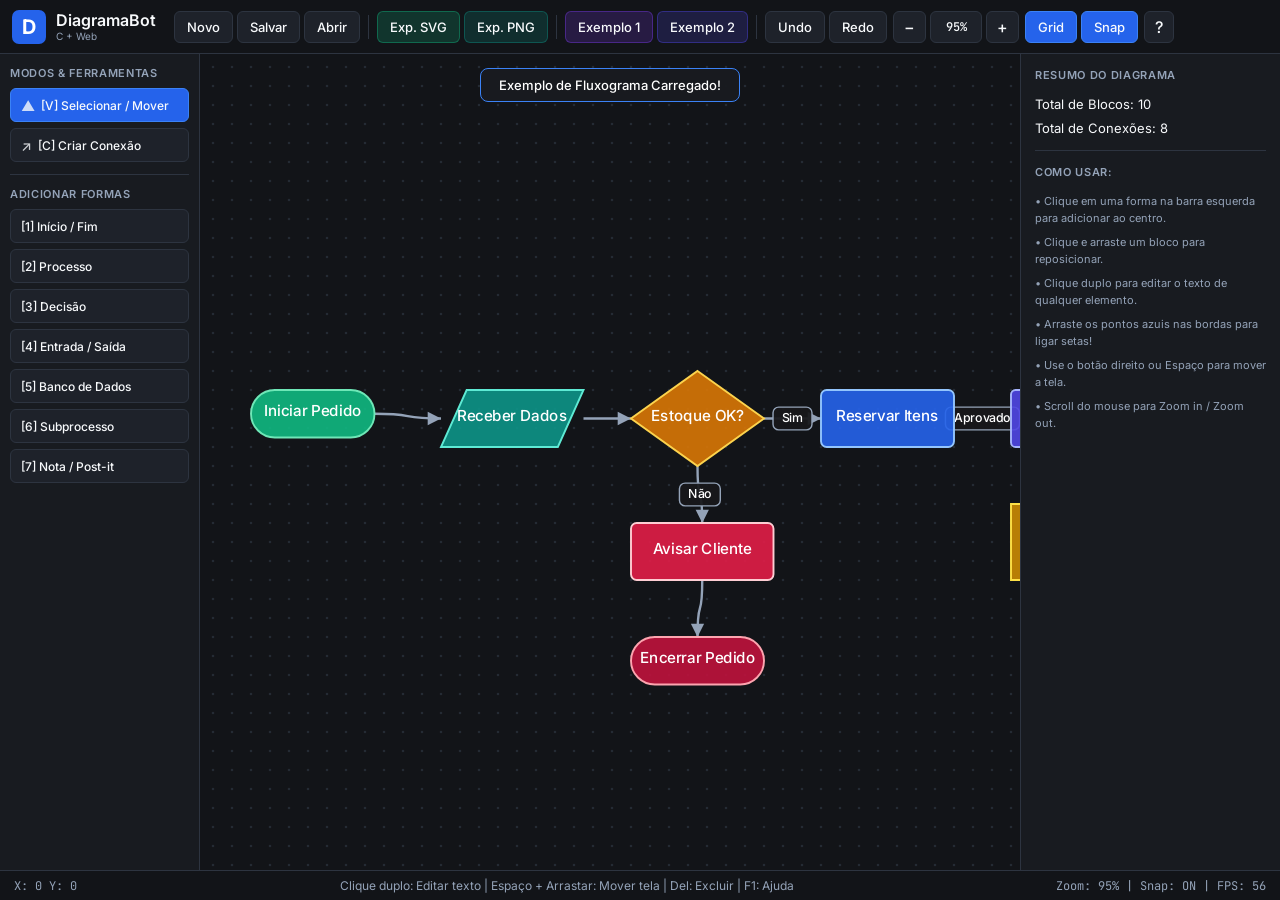
==== docs/index.html @ 6ae80477 "feat: add docs folder for direct branch deployment" ====
<!DOCTYPE html>
<html lang="pt-BR">
<head>
  <meta charset="UTF-8" />
  <meta name="viewport" content="width=device-width, initial-scale=1.0" />
  <title>DiagramaBot — Editor de Fluxogramas em C + Web</title>
  <meta name="description" content="Editor de diagramas e fluxogramas profissional no navegador. Crie, conecte e exporte fluxogramas com canvas infinito, zoom e exportação SVG/PNG." />
  <link rel="preconnect" href="https://fonts.googleapis.com" />
  <link rel="preconnect" href="https://fonts.gstatic.com" crossorigin />
  <link href="https://fonts.googleapis.com/css2?family=Inter:wght@400;500;600;700&family=JetBrains+Mono:wght@400;500&display=swap" rel="stylesheet" />
  <link rel="stylesheet" href="style.css" />
</head>
<body>
  <!-- Top Bar -->
  <header id="topbar">
    <div id="logo">
      <div id="logo-icon">D</div>
      <div id="logo-text">
        <span id="logo-name">DiagramaBot</span>
        <span id="logo-sub">C + Web</span>
      </div>
    </div>

    <div id="topbar-actions">
      <div class="btn-group">
        <button class="btn" id="btn-new" title="Novo diagrama">Novo</button>
        <button class="btn" id="btn-save" title="Salvar (Ctrl+S)">Salvar</button>
        <button class="btn" id="btn-load" title="Abrir arquivo">Abrir</button>
        <input type="file" id="file-input" accept=".diag,.json" style="display:none" />
      </div>

      <div class="separator"></div>

      <div class="btn-group">
        <button class="btn btn-emerald" id="btn-export-svg" title="Exportar SVG">Exp. SVG</button>
        <button class="btn btn-teal" id="btn-export-png" title="Exportar PNG">Exp. PNG</button>
      </div>

      <div class="separator"></div>

      <div class="btn-group">
        <button class="btn btn-purple" id="btn-example1" title="Carregar Exemplo 1">Exemplo 1</button>
        <button class="btn btn-indigo" id="btn-example2" title="Carregar Exemplo 2">Exemplo 2</button>
      </div>

      <div class="separator"></div>

      <div class="btn-group">
        <button class="btn" id="btn-undo" title="Desfazer (Ctrl+Z)">Undo</button>
        <button class="btn" id="btn-redo" title="Refazer (Ctrl+Y)">Redo</button>
      </div>

      <div class="btn-group zoom-group">
        <button class="btn icon-btn" id="btn-zoom-out" title="Zoom Out">−</button>
        <button class="btn zoom-label" id="btn-zoom-reset" title="Resetar Zoom">100%</button>
        <button class="btn icon-btn" id="btn-zoom-in" title="Zoom In">+</button>
      </div>

      <div class="btn-group">
        <button class="btn toggle-btn" id="btn-grid" title="Grade">Grid</button>
        <button class="btn toggle-btn" id="btn-snap" title="Snap to Grid">Snap</button>
      </div>

      <button class="btn icon-btn" id="btn-help" title="Ajuda (F1)">?</button>
    </div>
  </header>

  <!-- Main Layout -->
  <div id="layout">
    <!-- Left Sidebar -->
    <aside id="sidebar-left">
      <div class="sidebar-section">
        <div class="sidebar-label">MODOS &amp; FERRAMENTAS</div>
        <button class="tool-btn active" id="tool-select" data-tool="select">
          <span class="tool-icon">▲</span> [V] Selecionar / Mover
        </button>
        <button class="tool-btn" id="tool-connect" data-tool="connect">
          <span class="tool-icon">↗</span> [C] Criar Conexão
        </button>
      </div>

      <div class="sidebar-divider"></div>

      <div class="sidebar-section">
        <div class="sidebar-label">ADICIONAR FORMAS</div>
        <button class="shape-btn" data-shape="terminator">[1] Início / Fim</button>
        <button class="shape-btn" data-shape="process">[2] Processo</button>
        <button class="shape-btn" data-shape="decision">[3] Decisão</button>
        <button class="shape-btn" data-shape="data">[4] Entrada / Saída</button>
        <button class="shape-btn" data-shape="database">[5] Banco de Dados</button>
        <button class="shape-btn" data-shape="subprocess">[6] Subprocesso</button>
        <button class="shape-btn" data-shape="note">[7] Nota / Post-it</button>
      </div>
    </aside>

    <!-- Canvas Container -->
    <main id="canvas-container">
      <canvas id="canvas"></canvas>

      <!-- Inline text editor -->
      <div id="text-editor" style="display:none">
        <input type="text" id="text-input" maxlength="255" autocomplete="off" spellcheck="false" />
      </div>

      <!-- Toast notification -->
      <div id="toast"></div>
    </main>

    <!-- Right Sidebar (Inspector) -->
    <aside id="sidebar-right">
      <div id="inspector-content">
        <!-- Populated by JS -->
      </div>
    </aside>
  </div>

  <!-- Status Bar -->
  <footer id="statusbar">
    <span id="status-coords">X: 0  Y: 0</span>
    <span id="status-tip">Clique duplo: Editar texto  |  Espaço + Arrastar: Mover tela  |  Del: Excluir  |  F1: Ajuda</span>
    <span id="status-right">Zoom: 100%  |  Snap: ON  |  FPS: 60</span>
  </footer>

  <!-- Help Modal -->
  <div id="help-overlay" style="display:none">
    <div id="help-modal">
      <div id="help-header">
        <h2>Atalhos do DiagramaBot</h2>
        <button id="help-close">✕</button>
      </div>
      <div id="help-divider"></div>
      <div id="help-shortcuts">
        <div class="shortcut-row"><span class="shortcut-key">Espaço + Arrastar / Botão Direito</span><span class="shortcut-desc">Mover a tela (Pan)</span></div>
        <div class="shortcut-row"><span class="shortcut-key">Scroll do Mouse</span><span class="shortcut-desc">Zoom in / Zoom out</span></div>
        <div class="shortcut-row"><span class="shortcut-key">Clique Duplo no Bloco / Conexão</span><span class="shortcut-desc">Editar texto inline</span></div>
        <div class="shortcut-row"><span class="shortcut-key">Del ou Backspace</span><span class="shortcut-desc">Excluir elemento selecionado</span></div>
        <div class="shortcut-row"><span class="shortcut-key">Ctrl + D</span><span class="shortcut-desc">Duplicar bloco selecionado</span></div>
        <div class="shortcut-row"><span class="shortcut-key">Ctrl + Z / Ctrl + Y</span><span class="shortcut-desc">Desfazer / Refazer alteração</span></div>
        <div class="shortcut-row"><span class="shortcut-key">Ctrl + S</span><span class="shortcut-desc">Salvar diagrama</span></div>
        <div class="shortcut-row"><span class="shortcut-key">Teclas 1 a 7</span><span class="shortcut-desc">Inserir formas rapidamente</span></div>
        <div class="shortcut-row"><span class="shortcut-key">Tecla V / C</span><span class="shortcut-desc">Modo Selecionar / Modo Conectar</span></div>
        <div class="shortcut-row"><span class="shortcut-key">Tecla G / S</span><span class="shortcut-desc">Alternar Grid / Alternar Snap</span></div>
        <div class="shortcut-row"><span class="shortcut-key">ESC</span><span class="shortcut-desc">Cancelar conexão ou fechar janela</span></div>
      </div>
      <button id="help-ok" class="btn btn-accent">Entendido</button>
    </div>
  </div>

  <script src="diagram.js"></script>
  <script src="renderer.js"></script>
  <script src="storage.js"></script>
  <script src="templates.js"></script>
  <script src="ui.js"></script>
  <script src="main.js"></script>
</body>
</html>
---- docs/style.css ----
/* ============================================================
   DiagramaBot Web — style.css
   Dark modern theme, pixel-perfect mirror of the C/Raylib app
   ============================================================ */

*, *::before, *::after { box-sizing: border-box; margin: 0; padding: 0; }

:root {
  --bg-navbar:    #12141800;
  --bg-navbar-s:  #121418;
  --bg-sidebar:   #181b20;
  --bg-panel:     #1e222a;
  --border:       #2d3440;
  --text-primary: #f8fafc;
  --text-muted:   #94a3b8;
  --accent:       #2563eb;
  --accent-hover: #3b82f6;
  --danger:       #e11d48;
  --emerald:      #10b981;
  --teal:         #0d9488;
  --purple:       #7c3aed;
  --indigo:       #4f46e5;
  --amber:        #d97706;
  --topbar-h:     54px;
  --sidebar-l:    200px;
  --sidebar-r:    260px;
  --statusbar-h:  30px;
}

html, body {
  width: 100%;
  height: 100%;
  overflow: hidden;
  font-family: 'Inter', sans-serif;
  background: #121418;
  color: var(--text-primary);
  font-size: 14px;
  user-select: none;
}

/* ── TOP BAR ── */
#topbar {
  position: fixed;
  top: 0; left: 0; right: 0;
  height: var(--topbar-h);
  background: var(--bg-navbar-s);
  border-bottom: 1.5px solid var(--border);
  display: flex;
  align-items: center;
  padding: 0 12px;
  gap: 8px;
  z-index: 100;
}

#logo {
  display: flex;
  align-items: center;
  gap: 10px;
  margin-right: 10px;
}

#logo-icon {
  width: 34px;
  height: 34px;
  background: var(--accent);
  border-radius: 7px;
  display: flex;
  align-items: center;
  justify-content: center;
  font-size: 20px;
  font-weight: 700;
  color: #fff;
  flex-shrink: 0;
}

#logo-text {
  display: flex;
  flex-direction: column;
  line-height: 1.2;
}
#logo-name { font-size: 16px; font-weight: 600; }
#logo-sub  { font-size: 10px; color: var(--text-muted); }

#topbar-actions {
  display: flex;
  align-items: center;
  gap: 6px;
  flex-wrap: nowrap;
  overflow-x: auto;
}

.btn-group { display: flex; align-items: center; gap: 4px; }

.btn {
  height: 32px;
  padding: 0 12px;
  border: 1.5px solid var(--border);
  border-radius: 6px;
  background: var(--bg-panel);
  color: var(--text-primary);
  cursor: pointer;
  font-family: 'Inter', sans-serif;
  font-size: 13px;
  font-weight: 500;
  transition: background 0.15s, border-color 0.15s, transform 0.08s;
  white-space: nowrap;
  display: flex;
  align-items: center;
  gap: 4px;
}
.btn:hover { background: #252b36; border-color: #3d4757; }
.btn:active { transform: scale(0.96); }

.btn.active, .btn.toggle-btn.active { background: var(--accent); border-color: var(--accent-hover); }

.icon-btn { padding: 0 10px; font-size: 16px; }
.zoom-label { min-width: 52px; justify-content: center; font-family: 'JetBrains Mono', monospace; font-size: 12px; }

.btn-emerald { background: rgba(16,185,129,.2); border-color: rgba(16,185,129,.4); }
.btn-emerald:hover { background: rgba(16,185,129,.35); }
.btn-teal    { background: rgba(13,148,136,.2); border-color: rgba(13,148,136,.4); }
.btn-teal:hover { background: rgba(13,148,136,.35); }
.btn-purple  { background: rgba(124,58,237,.2); border-color: rgba(124,58,237,.4); }
.btn-purple:hover { background: rgba(124,58,237,.35); }
.btn-indigo  { background: rgba(79,70,229,.2); border-color: rgba(79,70,229,.4); }
.btn-indigo:hover { background: rgba(79,70,229,.35); }
.btn-accent  { background: var(--accent); border-color: var(--accent-hover); color: #fff; }
.btn-accent:hover { background: var(--accent-hover); }

.separator {
  width: 1px;
  height: 24px;
  background: var(--border);
  margin: 0 2px;
  flex-shrink: 0;
}

/* ── MAIN LAYOUT ── */
#layout {
  position: fixed;
  top: var(--topbar-h);
  left: 0;
  right: 0;
  bottom: var(--statusbar-h);
  display: flex;
}

/* ── SIDEBARS ── */
aside {
  background: var(--bg-sidebar);
  flex-shrink: 0;
  overflow-y: auto;
  overflow-x: hidden;
  z-index: 50;
}

#sidebar-left {
  width: var(--sidebar-l);
  border-right: 1.5px solid var(--border);
  padding: 12px 10px;
}

#sidebar-right {
  width: var(--sidebar-r);
  border-left: 1.5px solid var(--border);
  padding: 14px 14px;
}

.sidebar-label {
  font-size: 11px;
  font-weight: 600;
  color: var(--text-muted);
  letter-spacing: 0.06em;
  margin-bottom: 8px;
}

.sidebar-section { margin-bottom: 4px; }

.sidebar-divider {
  height: 1px;
  background: var(--border);
  margin: 12px 0;
}

.tool-btn, .shape-btn {
  width: 100%;
  height: 34px;
  border: 1.5px solid var(--border);
  border-radius: 6px;
  background: var(--bg-panel);
  color: var(--text-primary);
  cursor: pointer;
  font-family: 'Inter', sans-serif;
  font-size: 12px;
  font-weight: 500;
  text-align: left;
  padding: 0 10px;
  margin-bottom: 6px;
  transition: background 0.15s, border-color 0.15s;
  display: flex;
  align-items: center;
  gap: 6px;
}

.tool-btn:hover, .shape-btn:hover { background: #252b36; border-color: #3d4757; }
.tool-btn.active { background: var(--accent); border-color: var(--accent-hover); }

.tool-icon { font-size: 14px; opacity: .8; }

/* ── CANVAS ── */
#canvas-container {
  flex: 1;
  position: relative;
  overflow: hidden;
  background: #121418;
}

#canvas {
  position: absolute;
  top: 0; left: 0;
  display: block;
  cursor: default;
}

/* ── INLINE TEXT EDITOR ── */
#text-editor {
  position: absolute;
  z-index: 200;
  pointer-events: none;
}

#text-editor.visible { pointer-events: auto; }

#text-input {
  width: 100%;
  height: 100%;
  background: rgba(24,27,32,.97);
  border: 2px solid var(--accent-hover);
  border-radius: 6px;
  color: #fff;
  font-family: 'Inter', sans-serif;
  font-size: 14px;
  text-align: center;
  outline: none;
  padding: 0 8px;
  box-shadow: 0 0 0 3px rgba(59,130,246,.25);
}

/* ── TOAST ── */
#toast {
  position: absolute;
  top: 14px;
  left: 50%;
  transform: translateX(-50%);
  background: rgba(24,27,32,.96);
  border: 1.5px solid var(--accent-hover);
  border-radius: 8px;
  color: #fff;
  font-size: 13px;
  font-weight: 500;
  padding: 8px 18px;
  pointer-events: none;
  opacity: 0;
  transition: opacity 0.2s;
  z-index: 300;
  white-space: nowrap;
}
#toast.visible { opacity: 1; }

/* ── STATUS BAR ── */
#statusbar {
  position: fixed;
  bottom: 0; left: 0; right: 0;
  height: var(--statusbar-h);
  background: var(--bg-navbar-s);
  border-top: 1px solid var(--border);
  display: flex;
  align-items: center;
  justify-content: space-between;
  padding: 0 14px;
  font-size: 12px;
  color: var(--text-muted);
  font-family: 'JetBrains Mono', monospace;
  z-index: 100;
}
#status-tip { text-align: center; font-family: 'Inter', sans-serif; }

/* ── INSPECTOR (right sidebar) ── */
.inspector-title {
  font-size: 11px;
  font-weight: 600;
  color: var(--text-muted);
  letter-spacing: .06em;
  margin-bottom: 14px;
}

.inspector-row { margin-bottom: 14px; }
.inspector-row label {
  display: block;
  font-size: 12px;
  color: var(--text-primary);
  margin-bottom: 6px;
  font-weight: 500;
}

.inspector-btn {
  width: 100%;
  height: 32px;
  border: 1.5px solid var(--border);
  border-radius: 6px;
  background: var(--bg-panel);
  color: var(--text-primary);
  cursor: pointer;
  font-family: 'Inter', sans-serif;
  font-size: 12px;
  text-align: left;
  padding: 0 10px;
  overflow: hidden;
  text-overflow: ellipsis;
  white-space: nowrap;
  transition: background 0.12s;
}
.inspector-btn:hover { background: #252b36; }

.inspector-danger {
  width: 100%;
  height: 32px;
  border: 1.5px solid rgba(225,29,72,.5);
  border-radius: 6px;
  background: rgba(225,29,72,.15);
  color: #fda4af;
  cursor: pointer;
  font-family: 'Inter', sans-serif;
  font-size: 12px;
  font-weight: 500;
  transition: background 0.12s;
}
.inspector-danger:hover { background: rgba(225,29,72,.3); }

.inspector-divider { height: 1px; background: var(--border); margin: 14px 0; }

/* Color palette */
.color-palette {
  display: grid;
  grid-template-columns: repeat(4, 1fr);
  gap: 6px;
}
.color-swatch {
  height: 26px;
  border-radius: 5px;
  border: 1.5px solid var(--border);
  cursor: pointer;
  transition: transform 0.1s, border-color 0.1s;
}
.color-swatch:hover { transform: scale(1.1); }
.color-swatch.selected { border-color: #fff; border-width: 2px; }

/* Size buttons */
.size-btns { display: flex; gap: 6px; }
.size-btn {
  flex: 1;
  height: 28px;
  border: 1.5px solid var(--border);
  border-radius: 6px;
  background: var(--bg-panel);
  color: var(--text-primary);
  cursor: pointer;
  font-size: 12px;
  transition: background 0.12s;
}
.size-btn:hover { background: #252b36; }

/* Chips */
.chips { display: flex; gap: 4px; }
.chip {
  flex: 1;
  height: 26px;
  border: 1.5px solid var(--border);
  border-radius: 5px;
  background: var(--bg-panel);
  color: var(--text-muted);
  cursor: pointer;
  font-size: 11px;
  font-weight: 500;
  transition: background 0.1s, color 0.1s;
}
.chip:hover { background: var(--accent); color: #fff; border-color: var(--accent-hover); }

/* Summary / Tips */
.summary-stat { font-size: 13px; margin-bottom: 8px; color: var(--text-primary); }
.tip { font-size: 11px; color: var(--text-muted); margin-bottom: 8px; line-height: 1.5; }

/* ── HELP MODAL ── */
#help-overlay {
  position: fixed;
  inset: 0;
  background: rgba(0,0,0,.7);
  z-index: 1000;
  display: flex;
  align-items: center;
  justify-content: center;
}

#help-modal {
  width: 540px;
  background: var(--bg-sidebar);
  border: 1.5px solid var(--accent);
  border-radius: 10px;
  padding: 24px;
  animation: modal-in .18s ease;
}

@keyframes modal-in {
  from { opacity: 0; transform: scale(.95) translateY(-10px); }
  to   { opacity: 1; transform: scale(1) translateY(0); }
}

#help-header {
  display: flex;
  align-items: center;
  justify-content: space-between;
  margin-bottom: 16px;
}
#help-header h2 { font-size: 18px; font-weight: 600; }
#help-close {
  width: 28px; height: 28px;
  border: 1.5px solid var(--border);
  border-radius: 6px;
  background: var(--bg-panel);
  color: var(--text-muted);
  cursor: pointer;
  font-size: 14px;
}
#help-close:hover { color: #fff; background: var(--danger); border-color: transparent; }

#help-divider { height: 1px; background: var(--border); margin-bottom: 16px; }

.shortcut-row {
  display: flex;
  gap: 12px;
  margin-bottom: 12px;
  align-items: baseline;
}
.shortcut-key {
  font-size: 13px;
  color: var(--accent-hover);
  font-family: 'JetBrains Mono', monospace;
  min-width: 270px;
  flex-shrink: 0;
}
.shortcut-desc { font-size: 13px; color: var(--text-muted); }

#help-ok {
  display: block;
  margin: 20px auto 0;
  padding: 0 32px;
  height: 36px;
}

/* ── SCROLLBAR ── */
::-webkit-scrollbar { width: 6px; }
::-webkit-scrollbar-track { background: transparent; }
::-webkit-scrollbar-thumb { background: var(--border); border-radius: 3px; }
::-webkit-scrollbar-thumb:hover { background: #3d4757; }
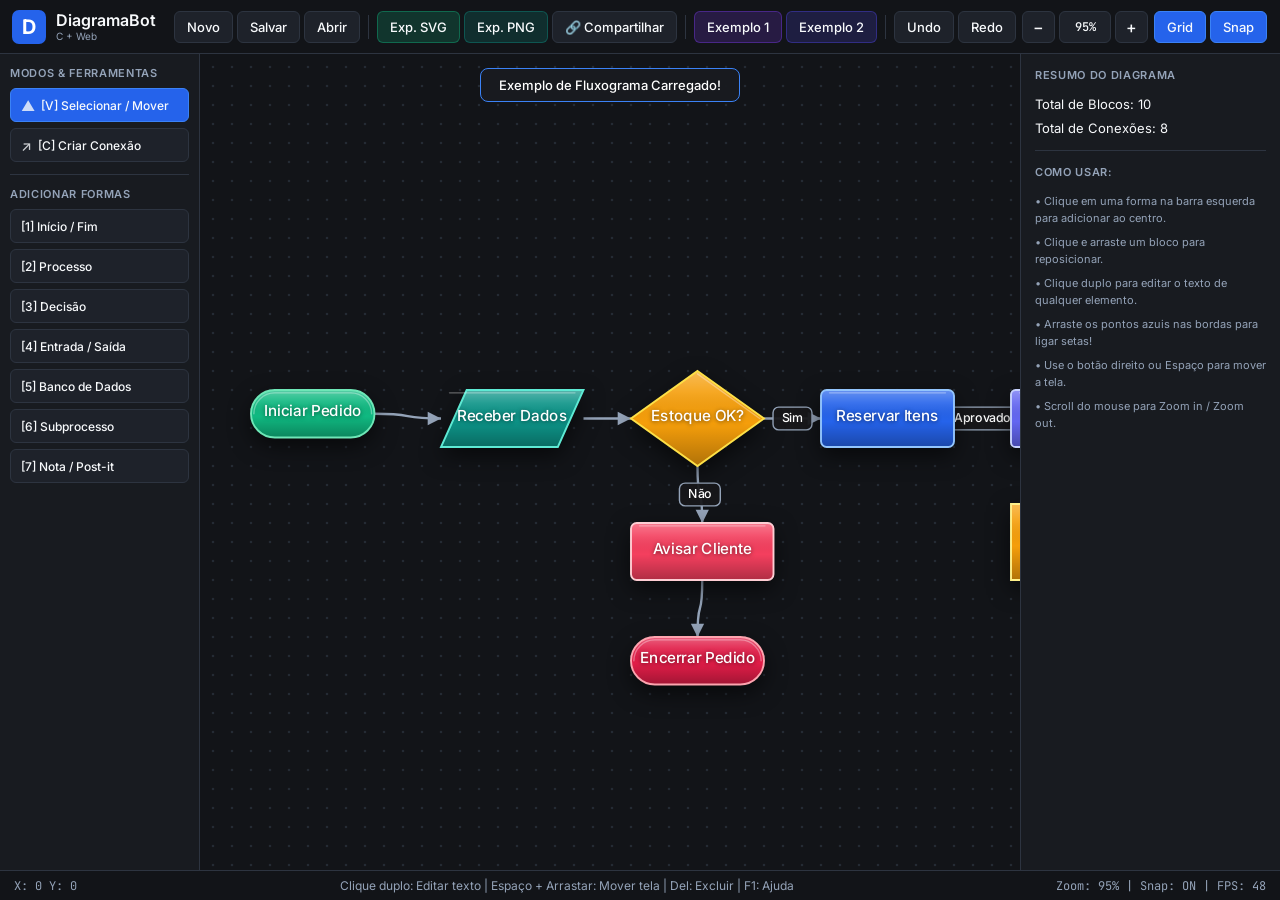
==== commit 2d97b9c2: "feat: implement share via URL - wire modal, startup hash loading, clipboard copy" ====
--- a/docs/index.html
+++ b/docs/index.html
@@ -34,6 +34,7 @@
       <div class="btn-group">
         <button class="btn btn-emerald" id="btn-export-svg" title="Exportar SVG">Exp. SVG</button>
         <button class="btn btn-teal" id="btn-export-png" title="Exportar PNG">Exp. PNG</button>
+        <button class="btn btn-share" id="btn-share" title="Compartilhar diagrama instantaneamente via Link (URL)">🔗 Compartilhar</button>
       </div>
 
       <div class="separator"></div>
@@ -121,6 +122,37 @@
     <span id="status-right">Zoom: 100%  |  Snap: ON  |  FPS: 60</span>
   </footer>
 
+  <!-- Share Modal -->
+  <div id="share-overlay" class="modal-overlay" style="display:none">
+    <div id="share-modal" class="modal-card">
+      <div class="modal-header">
+        <div class="modal-title-wrap">
+          <span class="modal-badge-icon">🔗</span>
+          <div>
+            <h2>Compartilhar Diagrama</h2>
+            <p class="modal-subtitle">Qualquer pessoa com este link pode visualizar seu fluxograma instantaneamente</p>
+          </div>
+        </div>
+        <button id="share-close" class="modal-close-btn" title="Fechar">✕</button>
+      </div>
+      <div class="modal-divider"></div>
+      <div class="modal-body">
+        <label class="modal-label" for="share-url-input">Link exclusivo do seu diagrama:</label>
+        <div class="share-input-row">
+          <input type="text" id="share-url-input" readonly spellcheck="false" />
+          <button id="share-copy-btn" class="btn btn-accent">Copiar Link</button>
+        </div>
+        <div class="share-info-badge">
+          <span>⚡ <strong>100% Client-Side:</strong> Seu diagrama está compactado dentro do próprio link, sem necessidade de banco de dados ou cadastro!</span>
+        </div>
+        <div class="modal-actions-row">
+          <button id="share-copy-png-btn" class="btn btn-secondary">📋 Copiar Imagem (PNG)</button>
+          <button id="share-open-tab-btn" class="btn btn-secondary">↗ Testar em Nova Aba</button>
+        </div>
+      </div>
+    </div>
+  </div>
+
   <!-- Help Modal -->
   <div id="help-overlay" style="display:none">
     <div id="help-modal">
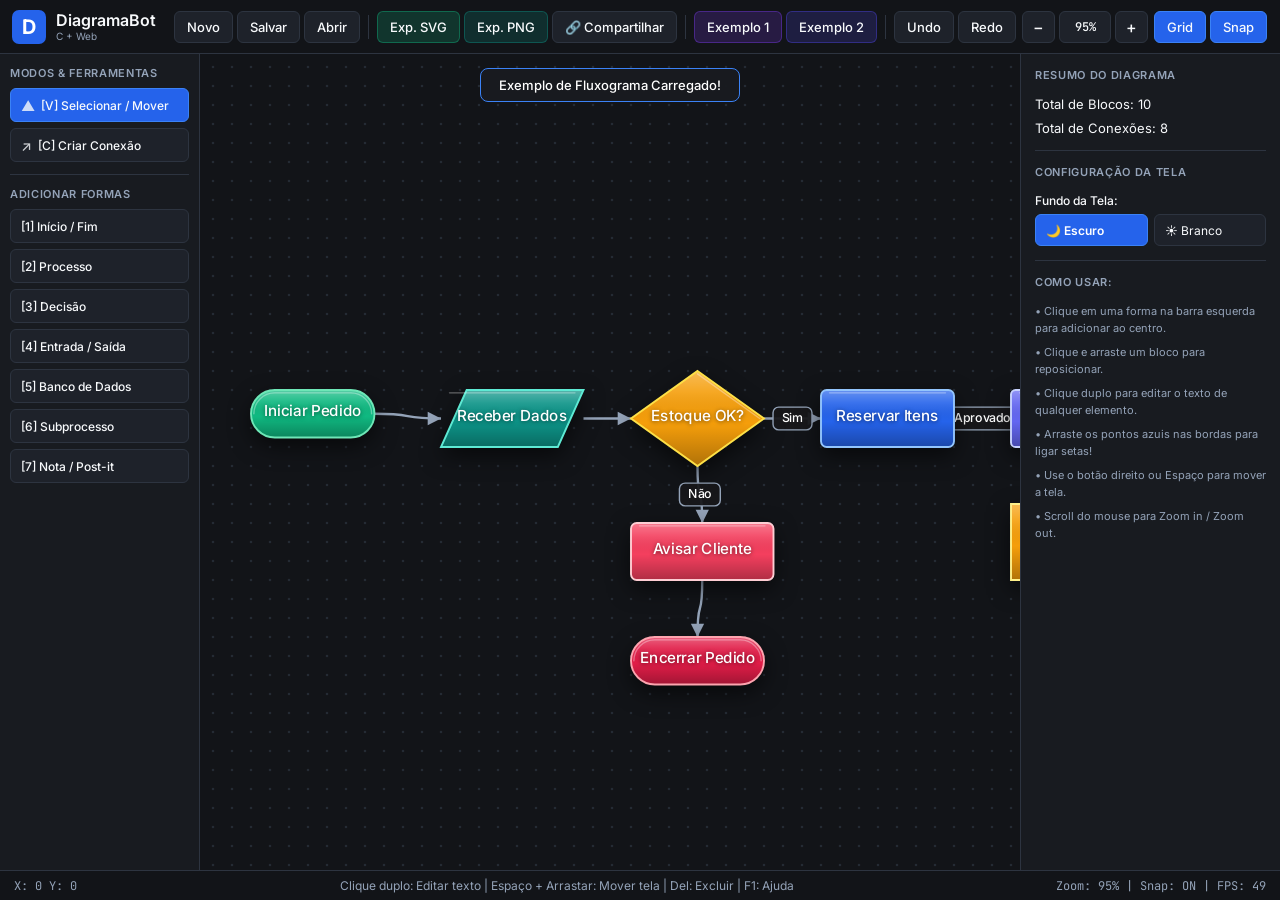
==== commit 87a91f72: "feat: add white background option for canvas, inspector and SVG/PNG export" ====
--- a/docs/index.html
+++ b/docs/index.html
@@ -60,6 +60,7 @@
       <div class="btn-group">
         <button class="btn toggle-btn" id="btn-grid" title="Grade">Grid</button>
         <button class="btn toggle-btn" id="btn-snap" title="Snap to Grid">Snap</button>
+        <button class="btn toggle-btn btn-theme" id="btn-theme" title="Alternar Fundo da Tela (Escuro / Branco)">☀️ Fundo Branco</button>
       </div>
 
       <button class="btn icon-btn" id="btn-help" title="Ajuda (F1)">?</button>
--- a/docs/style.css
+++ b/docs/style.css
@@ -321,6 +321,23 @@
   transition: background 0.12s;
 }
 .inspector-btn:hover { background: #252b36; }
+.inspector-btn.active {
+  background: var(--accent) !important;
+  color: #fff !important;
+  border-color: var(--accent-hover) !important;
+  font-weight: 600;
+}
+
+.btn-theme.is-white {
+  background: #f8fafc;
+  color: #0f172a;
+  border-color: #cbd5e1;
+  font-weight: 600;
+}
+.btn-theme.is-white:hover {
+  background: #e2e8f0;
+  border-color: #94a3b8;
+}
 
 .inspector-danger {
   width: 100%;
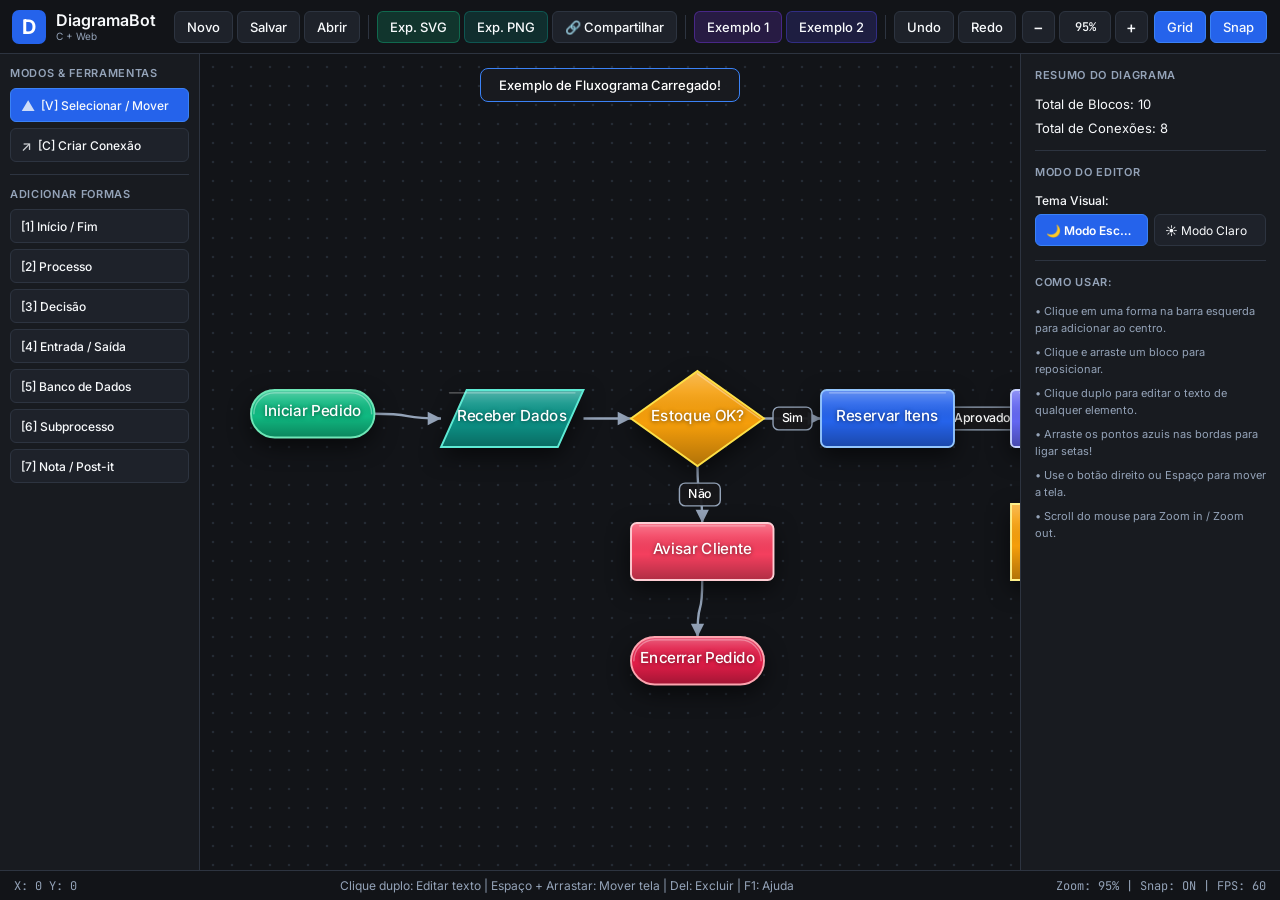
==== commit 1c22a5ae: "fix: resolve theme toggle glitch, prevent 60fps DOM tearing in inspector, and add complete light/dar" ====
--- a/docs/index.html
+++ b/docs/index.html
@@ -60,7 +60,7 @@
       <div class="btn-group">
         <button class="btn toggle-btn" id="btn-grid" title="Grade">Grid</button>
         <button class="btn toggle-btn" id="btn-snap" title="Snap to Grid">Snap</button>
-        <button class="btn toggle-btn btn-theme" id="btn-theme" title="Alternar Fundo da Tela (Escuro / Branco)">☀️ Fundo Branco</button>
+        <button class="btn toggle-btn btn-theme" id="btn-theme" title="Alternar Modo Claro / Escuro">☀️ Modo Claro</button>
       </div>
 
       <button class="btn icon-btn" id="btn-help" title="Ajuda (F1)">?</button>
--- a/docs/style.css
+++ b/docs/style.css
@@ -479,3 +479,121 @@
 ::-webkit-scrollbar-track { background: transparent; }
 ::-webkit-scrollbar-thumb { background: var(--border); border-radius: 3px; }
 ::-webkit-scrollbar-thumb:hover { background: #3d4757; }
+
+/* ── LIGHT THEME COMPLETE UI STYLES ── */
+body.light-theme {
+  --bg-navbar-s:  #ffffff;
+  --bg-sidebar:   #f8fafc;
+  --bg-panel:     #f1f5f9;
+  --border:       #e2e8f0;
+  --text-primary: #0f172a;
+  --text-muted:   #64748b;
+  background:     #ffffff;
+}
+
+body.light-theme #topbar {
+  background: #ffffff;
+  border-bottom: 1.5px solid #e2e8f0;
+  box-shadow: 0 1px 3px rgba(0,0,0,0.06);
+}
+
+body.light-theme aside {
+  background: #f8fafc;
+}
+
+body.light-theme #sidebar-left {
+  border-right: 1.5px solid #e2e8f0;
+}
+
+body.light-theme #sidebar-right {
+  border-left: 1.5px solid #e2e8f0;
+}
+
+body.light-theme #statusbar {
+  background: #f8fafc;
+  border-top: 1.5px solid #e2e8f0;
+  color: #64748b;
+}
+
+body.light-theme .btn {
+  background: #ffffff;
+  border-color: #cbd5e1;
+  color: #1e293b;
+}
+
+body.light-theme .btn:hover {
+  background: #f1f5f9;
+  border-color: #94a3b8;
+}
+
+body.light-theme .tool-btn,
+body.light-theme .shape-btn {
+  background: #ffffff;
+  border-color: #e2e8f0;
+  color: #1e293b;
+}
+
+body.light-theme .tool-btn:hover,
+body.light-theme .shape-btn:hover {
+  background: #f1f5f9;
+  border-color: #cbd5e1;
+}
+
+body.light-theme .tool-btn.active {
+  background: var(--accent);
+  color: #ffffff;
+  border-color: var(--accent-hover);
+}
+
+body.light-theme .inspector-btn {
+  background: #ffffff;
+  border-color: #cbd5e1;
+  color: #1e293b;
+}
+
+body.light-theme .inspector-btn:hover {
+  background: #f1f5f9;
+}
+
+body.light-theme .inspector-btn.active {
+  background: var(--accent) !important;
+  color: #ffffff !important;
+  border-color: var(--accent-hover) !important;
+}
+
+body.light-theme .chip {
+  background: #ffffff;
+  border-color: #cbd5e1;
+  color: #334155;
+}
+
+body.light-theme .chip:hover {
+  background: var(--accent);
+  color: #ffffff;
+}
+
+body.light-theme .modal {
+  background: #ffffff;
+  color: #0f172a;
+  border-color: #e2e8f0;
+}
+
+body.light-theme .modal-header h3 {
+  color: #0f172a;
+}
+
+body.light-theme .modal-subtitle {
+  color: #64748b;
+}
+
+body.light-theme .share-url-box input {
+  background: #f8fafc;
+  border-color: #cbd5e1;
+  color: #0f172a;
+}
+
+body.light-theme #help-modal {
+  background: #ffffff;
+  border-color: #cbd5e1;
+  color: #0f172a;
+}
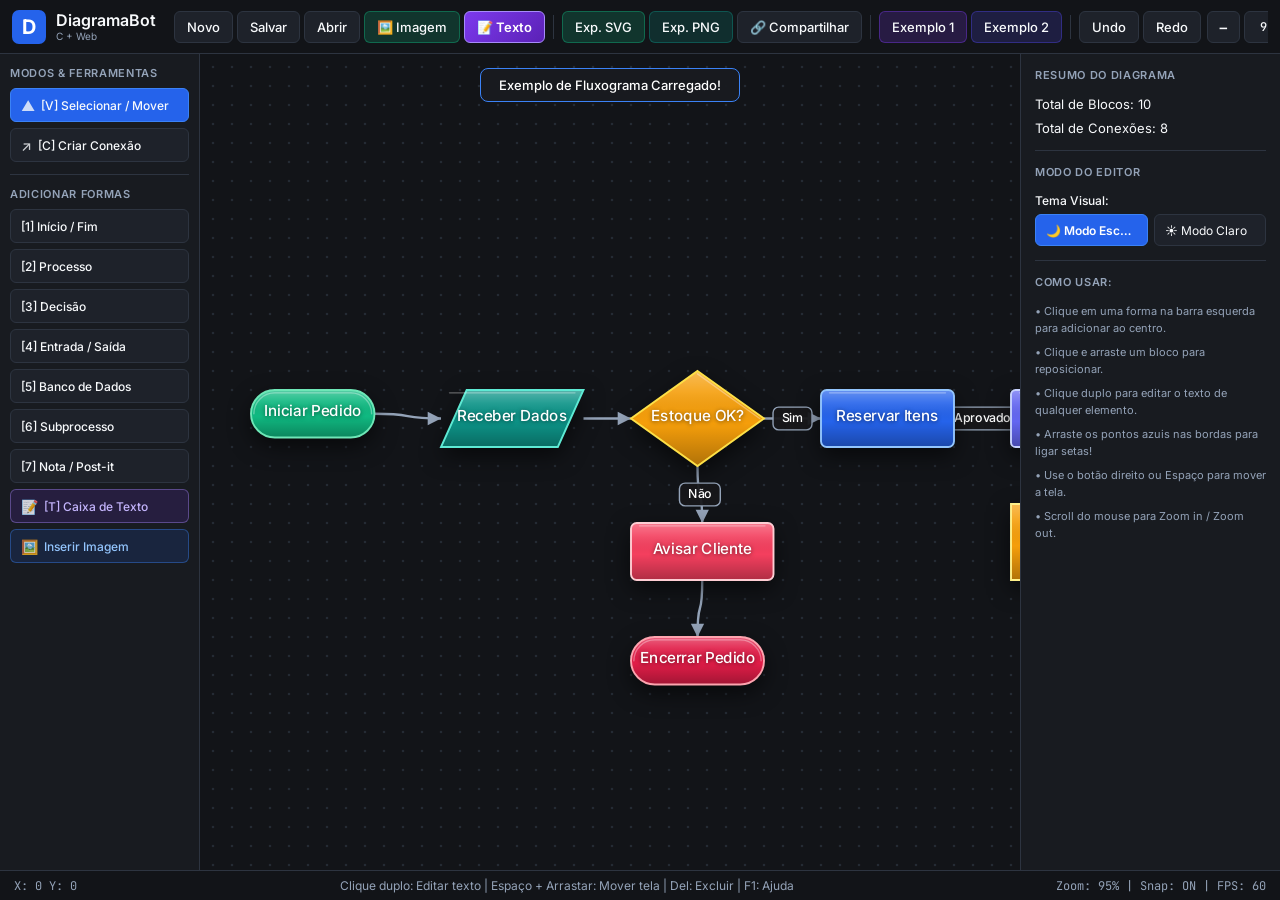
==== commit 566f6c74: "feat: suporte a importacao de imagem e blocos de texto dinamicos com auto-fit e personalizacao de co" ====
--- a/docs/index.html
+++ b/docs/index.html
@@ -7,7 +7,7 @@
   <meta name="description" content="Editor de diagramas e fluxogramas profissional no navegador. Crie, conecte e exporte fluxogramas com canvas infinito, zoom e exportação SVG/PNG." />
   <link rel="preconnect" href="https://fonts.googleapis.com" />
   <link rel="preconnect" href="https://fonts.gstatic.com" crossorigin />
-  <link href="https://fonts.googleapis.com/css2?family=Inter:wght@400;500;600;700&family=JetBrains+Mono:wght@400;500&display=swap" rel="stylesheet" />
+  <link href="https://fonts.googleapis.com/css2?family=Inter:wght@400;500;600;700&family=JetBrains+Mono:wght@400;500&family=Outfit:wght@400;500;600;700&family=Playfair+Display:wght@400;600;700&family=Caveat:wght@400;600;700&display=swap" rel="stylesheet" />
   <link rel="stylesheet" href="style.css" />
 </head>
 <body>
@@ -26,7 +26,10 @@
         <button class="btn" id="btn-new" title="Novo diagrama">Novo</button>
         <button class="btn" id="btn-save" title="Salvar (Ctrl+S)">Salvar</button>
         <button class="btn" id="btn-load" title="Abrir arquivo">Abrir</button>
+        <button class="btn btn-emerald" id="btn-import-img" title="Importar imagem para o quadro (ou arraste/cole com Ctrl+V)">🖼️ Imagem</button>
+        <button class="btn btn-text-add" id="btn-add-text" title="Adicionar Caixa de Texto auto-ajustável [T]">📝 Texto</button>
         <input type="file" id="file-input" accept=".diag,.json" style="display:none" />
+        <input type="file" id="image-file-input" accept="image/*" style="display:none" />
       </div>
 
       <div class="separator"></div>
@@ -92,6 +95,12 @@
         <button class="shape-btn" data-shape="database">[5] Banco de Dados</button>
         <button class="shape-btn" data-shape="subprocess">[6] Subprocesso</button>
         <button class="shape-btn" data-shape="note">[7] Nota / Post-it</button>
+        <button class="shape-btn shape-btn-text" id="btn-side-text" title="Adicionar Caixa de Texto auto-ajustável [T]">
+          <span class="tool-icon">📝</span> [T] Caixa de Texto
+        </button>
+        <button class="shape-btn shape-btn-image" id="btn-side-import-img" title="Importar imagem do computador ou arraste para o quadro">
+          <span class="tool-icon">🖼️</span> Inserir Imagem
+        </button>
       </div>
     </aside>
 
@@ -101,7 +110,16 @@
 
       <!-- Inline text editor -->
       <div id="text-editor" style="display:none">
-        <input type="text" id="text-input" maxlength="255" autocomplete="off" spellcheck="false" />
+        <textarea id="text-input" maxlength="4096" autocomplete="off" spellcheck="false" rows="1"></textarea>
+      </div>
+
+      <!-- Drag & Drop Overlay -->
+      <div id="drop-overlay" style="display:none">
+        <div class="drop-modal-box">
+          <div class="drop-icon">🖼️</div>
+          <div class="drop-title">Solte a imagem aqui</div>
+          <div class="drop-subtitle">Ela será inserida diretamente no seu quadro!</div>
+        </div>
       </div>
 
       <!-- Toast notification -->
@@ -171,6 +189,9 @@
         <div class="shortcut-row"><span class="shortcut-key">Ctrl + Z / Ctrl + Y</span><span class="shortcut-desc">Desfazer / Refazer alteração</span></div>
         <div class="shortcut-row"><span class="shortcut-key">Ctrl + S</span><span class="shortcut-desc">Salvar diagrama</span></div>
         <div class="shortcut-row"><span class="shortcut-key">Teclas 1 a 7</span><span class="shortcut-desc">Inserir formas rapidamente</span></div>
+        <div class="shortcut-row"><span class="shortcut-key">Tecla T ou [8]</span><span class="shortcut-desc">Inserir Caixa de Texto auto-ajustável</span></div>
+        <div class="shortcut-row"><span class="shortcut-key">Arrastar Imagem / Ctrl + V</span><span class="shortcut-desc">Importar ou colar imagem no quadro</span></div>
+        <div class="shortcut-row"><span class="shortcut-key">Alças dos cantos</span><span class="shortcut-desc">Redimensionar bloco ou imagem selecionada</span></div>
         <div class="shortcut-row"><span class="shortcut-key">Tecla V / C</span><span class="shortcut-desc">Modo Selecionar / Modo Conectar</span></div>
         <div class="shortcut-row"><span class="shortcut-key">Tecla G / S</span><span class="shortcut-desc">Alternar Grid / Alternar Snap</span></div>
         <div class="shortcut-row"><span class="shortcut-key">ESC</span><span class="shortcut-desc">Cancelar conexão ou fechar janela</span></div>
--- a/docs/style.css
+++ b/docs/style.css
@@ -597,3 +597,399 @@
   border-color: #cbd5e1;
   color: #0f172a;
 }
+
+/* ── DRAG & DROP IMAGE OVERLAY ── */
+#drop-overlay {
+  position: absolute;
+  inset: 0;
+  background: rgba(15, 23, 42, 0.78);
+  backdrop-filter: blur(6px);
+  -webkit-backdrop-filter: blur(6px);
+  z-index: 99;
+  display: flex;
+  align-items: center;
+  justify-content: center;
+  pointer-events: none;
+}
+
+.drop-modal-box {
+  border: 2.5px dashed var(--accent-hover);
+  background: rgba(30, 41, 59, 0.90);
+  border-radius: 16px;
+  padding: 36px 56px;
+  display: flex;
+  flex-direction: column;
+  align-items: center;
+  gap: 12px;
+  box-shadow: 0 20px 40px rgba(0, 0, 0, 0.5), 0 0 30px rgba(59, 130, 246, 0.25);
+  transform: scale(1.02);
+  transition: transform 0.2s ease;
+}
+
+.drop-icon {
+  font-size: 52px;
+  filter: drop-shadow(0 4px 10px rgba(0,0,0,0.4));
+  animation: drop-bounce 1.2s infinite ease-in-out;
+}
+
+@keyframes drop-bounce {
+  0%, 100% { transform: translateY(0); }
+  50% { transform: translateY(-8px); }
+}
+
+.drop-title {
+  font-size: 20px;
+  font-weight: 700;
+  color: #ffffff;
+  letter-spacing: -0.01em;
+}
+
+.drop-subtitle {
+  font-size: 14px;
+  color: var(--text-muted);
+}
+
+body.light-theme #drop-overlay {
+  background: rgba(248, 250, 252, 0.82);
+}
+
+body.light-theme .drop-modal-box {
+  background: rgba(255, 255, 255, 0.95);
+  border-color: var(--accent);
+  box-shadow: 0 20px 40px rgba(15, 23, 42, 0.12), 0 0 25px rgba(37, 99, 235, 0.2);
+}
+
+body.light-theme .drop-title {
+  color: #0f172a;
+}
+
+/* ── IMAGE INSPECTOR STYLES ── */
+.inspector-img-preview-wrap {
+  display: flex;
+  flex-direction: column;
+  align-items: center;
+  margin-bottom: 12px;
+  background: rgba(0, 0, 0, 0.2);
+  border: 1px solid var(--border);
+  border-radius: 8px;
+  padding: 8px;
+}
+
+body.light-theme .inspector-img-preview-wrap {
+  background: #f1f5f9;
+  border-color: #cbd5e1;
+}
+
+.inspector-img-thumb {
+  max-width: 100%;
+  max-height: 120px;
+  object-fit: contain;
+  border-radius: 6px;
+  box-shadow: 0 2px 6px rgba(0,0,0,0.3);
+}
+
+.shape-btn-image {
+  background: rgba(37, 99, 235, 0.15) !important;
+  border-color: rgba(59, 130, 246, 0.4) !important;
+  color: #93c5fd !important;
+  margin-top: 6px;
+}
+
+.shape-btn-image:hover {
+  background: rgba(37, 99, 235, 0.28) !important;
+  border-color: var(--accent-hover) !important;
+  color: #ffffff !important;
+}
+
+body.light-theme .shape-btn-image {
+  background: rgba(37, 99, 235, 0.08) !important;
+  border-color: rgba(37, 99, 235, 0.3) !important;
+  color: #2563eb !important;
+}
+
+body.light-theme .shape-btn-image:hover {
+  background: rgba(37, 99, 235, 0.16) !important;
+  color: #1d4ed8 !important;
+}
+
+/* ── TEXT NODE / CAIXA DE TEXTO BUTTON ── */
+.btn-text-add {
+  background: linear-gradient(135deg, #7c3aed 0%, #5b21b6 100%);
+  color: #ffffff;
+  border-color: #a78bfa;
+  font-weight: 600;
+}
+.btn-text-add:hover {
+  background: linear-gradient(135deg, #6d28d9 0%, #4c1d95 100%);
+  border-color: #c4b5fd;
+  box-shadow: 0 0 14px rgba(139, 92, 246, 0.5);
+}
+
+.shape-btn-text {
+  background: rgba(124, 58, 237, 0.15) !important;
+  border-color: rgba(167, 139, 250, 0.4) !important;
+  color: #c4b5fd !important;
+  margin-top: 6px;
+}
+.shape-btn-text:hover {
+  background: rgba(124, 58, 237, 0.30) !important;
+  border-color: #a78bfa !important;
+  color: #ffffff !important;
+}
+body.light-theme .shape-btn-text {
+  background: rgba(109, 40, 217, 0.08) !important;
+  border-color: rgba(109, 40, 217, 0.3) !important;
+  color: #6d28d9 !important;
+}
+body.light-theme .shape-btn-text:hover {
+  background: rgba(109, 40, 217, 0.16) !important;
+  color: #4c1d95 !important;
+}
+
+/* ── TEXT-EDITOR (inline textarea) ── */
+#text-editor textarea {
+  width: 100%;
+  height: 100%;
+  background: rgba(15, 23, 42, 0.72);
+  backdrop-filter: blur(4px);
+  color: #f1f5f9;
+  border: 1.5px solid rgba(167, 139, 250, 0.6);
+  border-radius: 6px;
+  padding: 6px 10px;
+  font-family: inherit;
+  font-size: 14px;
+  font-weight: 500;
+  resize: none;
+  outline: none;
+  box-sizing: border-box;
+  overflow: hidden;
+  white-space: pre-wrap;
+  word-wrap: break-word;
+  min-height: 32px;
+  line-height: 1.5;
+}
+#text-editor textarea:focus {
+  border-color: #a78bfa;
+  box-shadow: 0 0 0 2px rgba(167, 139, 250, 0.25);
+}
+
+/* ── TEXT INSPECTOR CLASSES ── */
+.inspector-textarea {
+  width: 100%;
+  min-height: 80px;
+  background: rgba(0, 0, 0, 0.2);
+  border: 1.5px solid var(--border);
+  border-radius: 8px;
+  color: var(--text);
+  font-family: inherit;
+  font-size: 13px;
+  padding: 8px 10px;
+  resize: vertical;
+  box-sizing: border-box;
+  line-height: 1.55;
+  outline: none;
+  transition: border-color 0.15s;
+}
+.inspector-textarea:focus {
+  border-color: var(--accent-hover);
+  box-shadow: 0 0 0 2px rgba(96, 165, 250, 0.18);
+}
+body.light-theme .inspector-textarea {
+  background: #ffffff;
+  border-color: #cbd5e1;
+  color: #0f172a;
+}
+
+.inspector-select {
+  width: 100%;
+  background: rgba(0, 0, 0, 0.25);
+  border: 1.5px solid var(--border);
+  border-radius: 7px;
+  color: var(--text);
+  font-family: inherit;
+  font-size: 13px;
+  padding: 6px 10px;
+  cursor: pointer;
+  outline: none;
+  transition: border-color 0.15s;
+}
+.inspector-select:focus {
+  border-color: var(--accent-hover);
+}
+body.light-theme .inspector-select {
+  background: #ffffff;
+  border-color: #cbd5e1;
+  color: #0f172a;
+}
+
+.inspector-badge {
+  display: inline-flex;
+  align-items: center;
+  gap: 4px;
+  background: rgba(59, 130, 246, 0.15);
+  border: 1px solid rgba(96, 165, 250, 0.3);
+  color: #93c5fd;
+  border-radius: 20px;
+  padding: 2px 10px;
+  font-size: 11px;
+  font-weight: 600;
+  letter-spacing: 0.02em;
+}
+
+.inspector-badge-autofit {
+  background: rgba(16, 185, 129, 0.15);
+  border-color: rgba(52, 211, 153, 0.3);
+  color: #6ee7b7;
+}
+
+.chips-row {
+  display: flex;
+  flex-wrap: wrap;
+  gap: 5px;
+  align-items: center;
+}
+
+.chip {
+  background: rgba(0, 0, 0, 0.2);
+  border: 1.5px solid var(--border);
+  border-radius: 6px;
+  color: var(--text-muted);
+  font-size: 12px;
+  font-weight: 500;
+  padding: 3px 10px;
+  cursor: pointer;
+  transition: all 0.15s;
+  font-family: inherit;
+}
+.chip:hover {
+  background: rgba(96, 165, 250, 0.15);
+  border-color: var(--accent);
+  color: var(--text);
+}
+.chip.active {
+  background: var(--accent);
+  border-color: var(--accent-hover);
+  color: #ffffff;
+  font-weight: 600;
+}
+body.light-theme .chip {
+  background: #ffffff;
+  border-color: #cbd5e1;
+  color: #334155;
+}
+body.light-theme .chip:hover {
+  background: var(--accent);
+  color: #ffffff;
+}
+
+.color-palette {
+  display: flex;
+  flex-wrap: wrap;
+  gap: 5px;
+  align-items: center;
+}
+
+.color-swatch {
+  width: 22px;
+  height: 22px;
+  border-radius: 50%;
+  border: 2px solid transparent;
+  cursor: pointer;
+  transition: transform 0.12s, border-color 0.12s;
+  padding: 0;
+}
+.color-swatch:hover {
+  transform: scale(1.18);
+  border-color: rgba(255, 255, 255, 0.6);
+}
+.color-swatch.selected {
+  border-color: #ffffff;
+  box-shadow: 0 0 0 2px var(--accent);
+  transform: scale(1.12);
+}
+
+.color-swatch-trans {
+  width: 22px;
+  height: 22px;
+  border-radius: 50%;
+  border: 2px solid rgba(100, 116, 139, 0.5);
+  background: repeating-conic-gradient(#cbd5e1 0% 25%, #64748b 0% 50%) 0 0 / 8px 8px;
+  cursor: pointer;
+  font-size: 11px;
+  display: flex;
+  align-items: center;
+  justify-content: center;
+  transition: transform 0.12s, border-color 0.12s;
+  padding: 0;
+}
+.color-swatch-trans:hover {
+  transform: scale(1.18);
+  border-color: rgba(255, 255, 255, 0.6);
+}
+.color-swatch-trans.selected {
+  border-color: #ffffff;
+  box-shadow: 0 0 0 2px var(--accent);
+}
+
+.custom-color-input {
+  width: 22px;
+  height: 22px;
+  border-radius: 50%;
+  border: 2px solid var(--border);
+  cursor: pointer;
+  padding: 0;
+  background: none;
+  overflow: hidden;
+  transition: transform 0.12s;
+}
+.custom-color-input:hover {
+  transform: scale(1.18);
+  border-color: var(--accent-hover);
+}
+
+.font-size-row {
+  display: flex;
+  align-items: center;
+  gap: 5px;
+  flex-wrap: wrap;
+}
+
+.font-size-counter {
+  display: flex;
+  align-items: center;
+  background: rgba(0, 0, 0, 0.2);
+  border: 1.5px solid var(--border);
+  border-radius: 7px;
+  overflow: hidden;
+}
+.font-size-counter button {
+  background: none;
+  border: none;
+  color: var(--text);
+  font-size: 16px;
+  font-weight: 700;
+  padding: 2px 10px;
+  cursor: pointer;
+  transition: background 0.12s;
+  font-family: inherit;
+}
+.font-size-counter button:hover {
+  background: rgba(96, 165, 250, 0.18);
+}
+.font-size-counter span {
+  min-width: 34px;
+  text-align: center;
+  font-size: 13px;
+  font-weight: 600;
+  color: var(--text);
+  border-left: 1px solid var(--border);
+  border-right: 1px solid var(--border);
+  padding: 2px 4px;
+}
+body.light-theme .font-size-counter {
+  background: #ffffff;
+  border-color: #cbd5e1;
+}
+body.light-theme .font-size-counter span {
+  border-color: #cbd5e1;
+}
